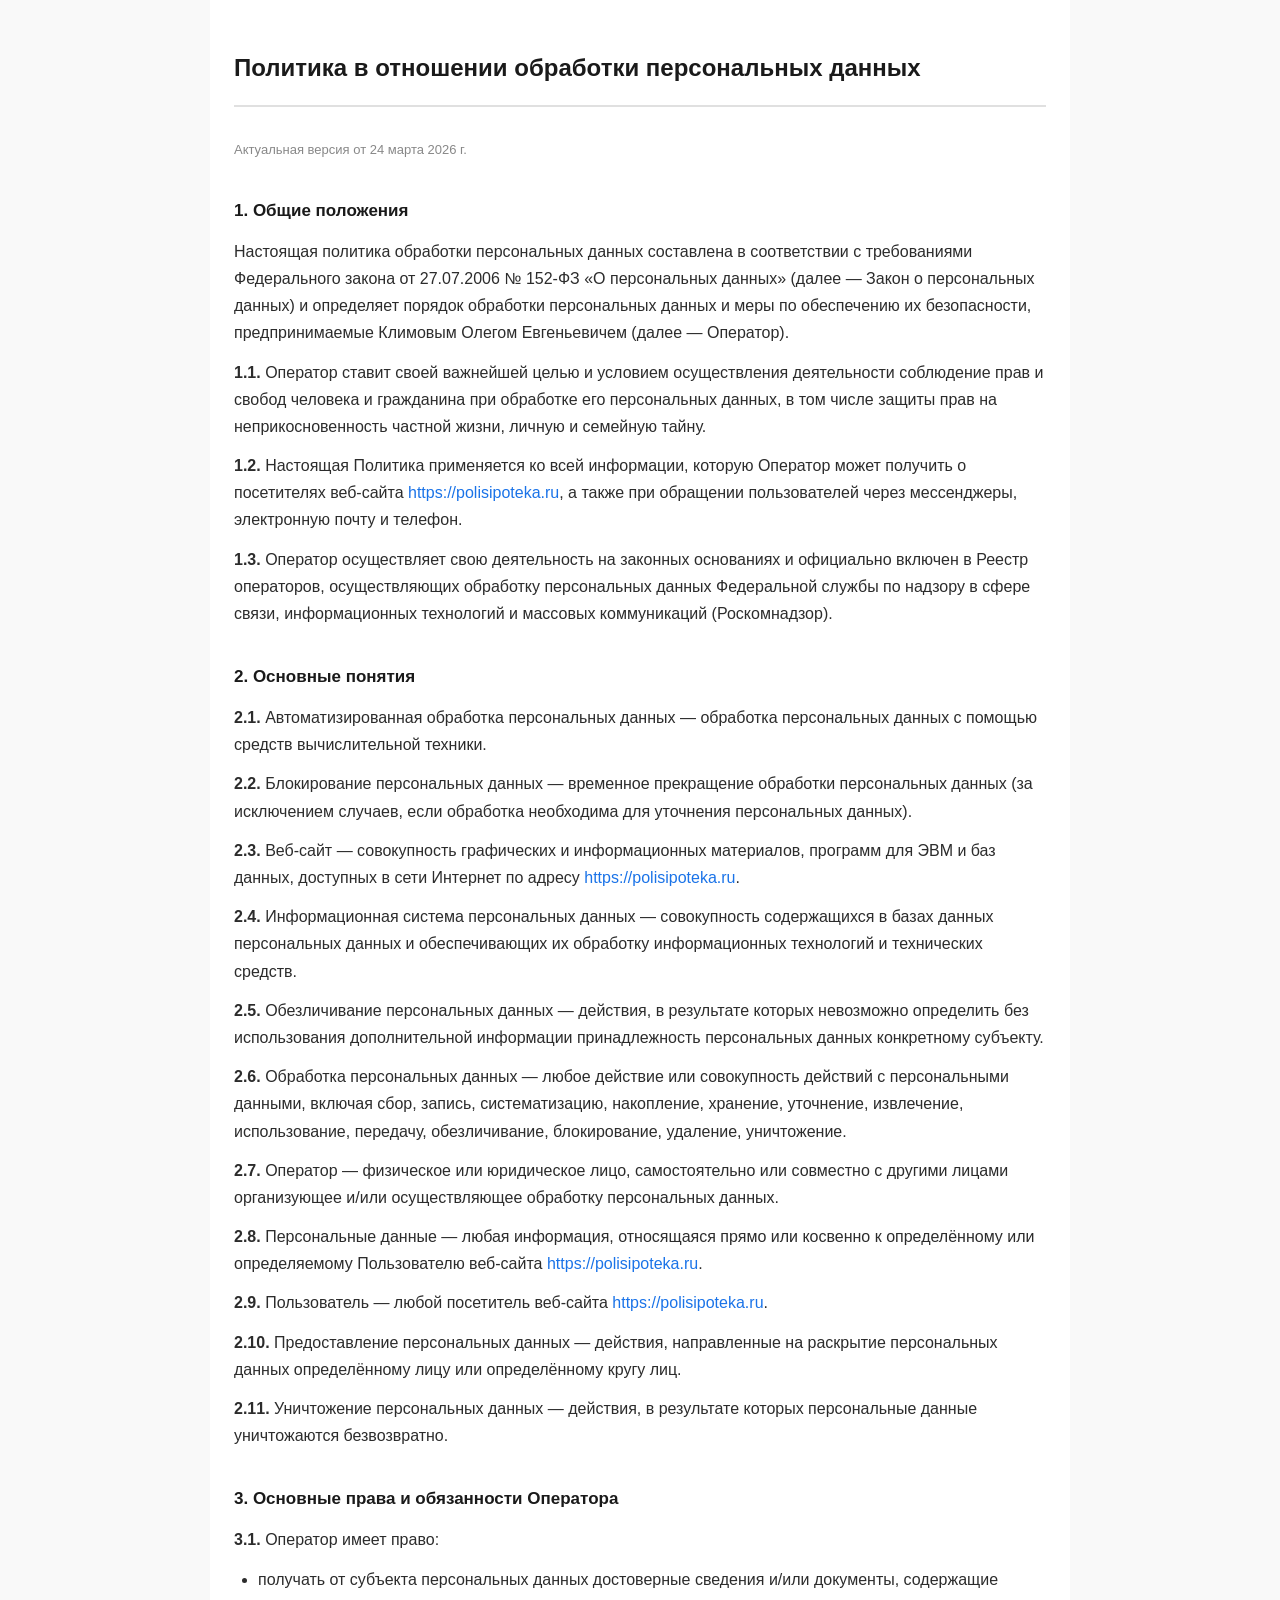
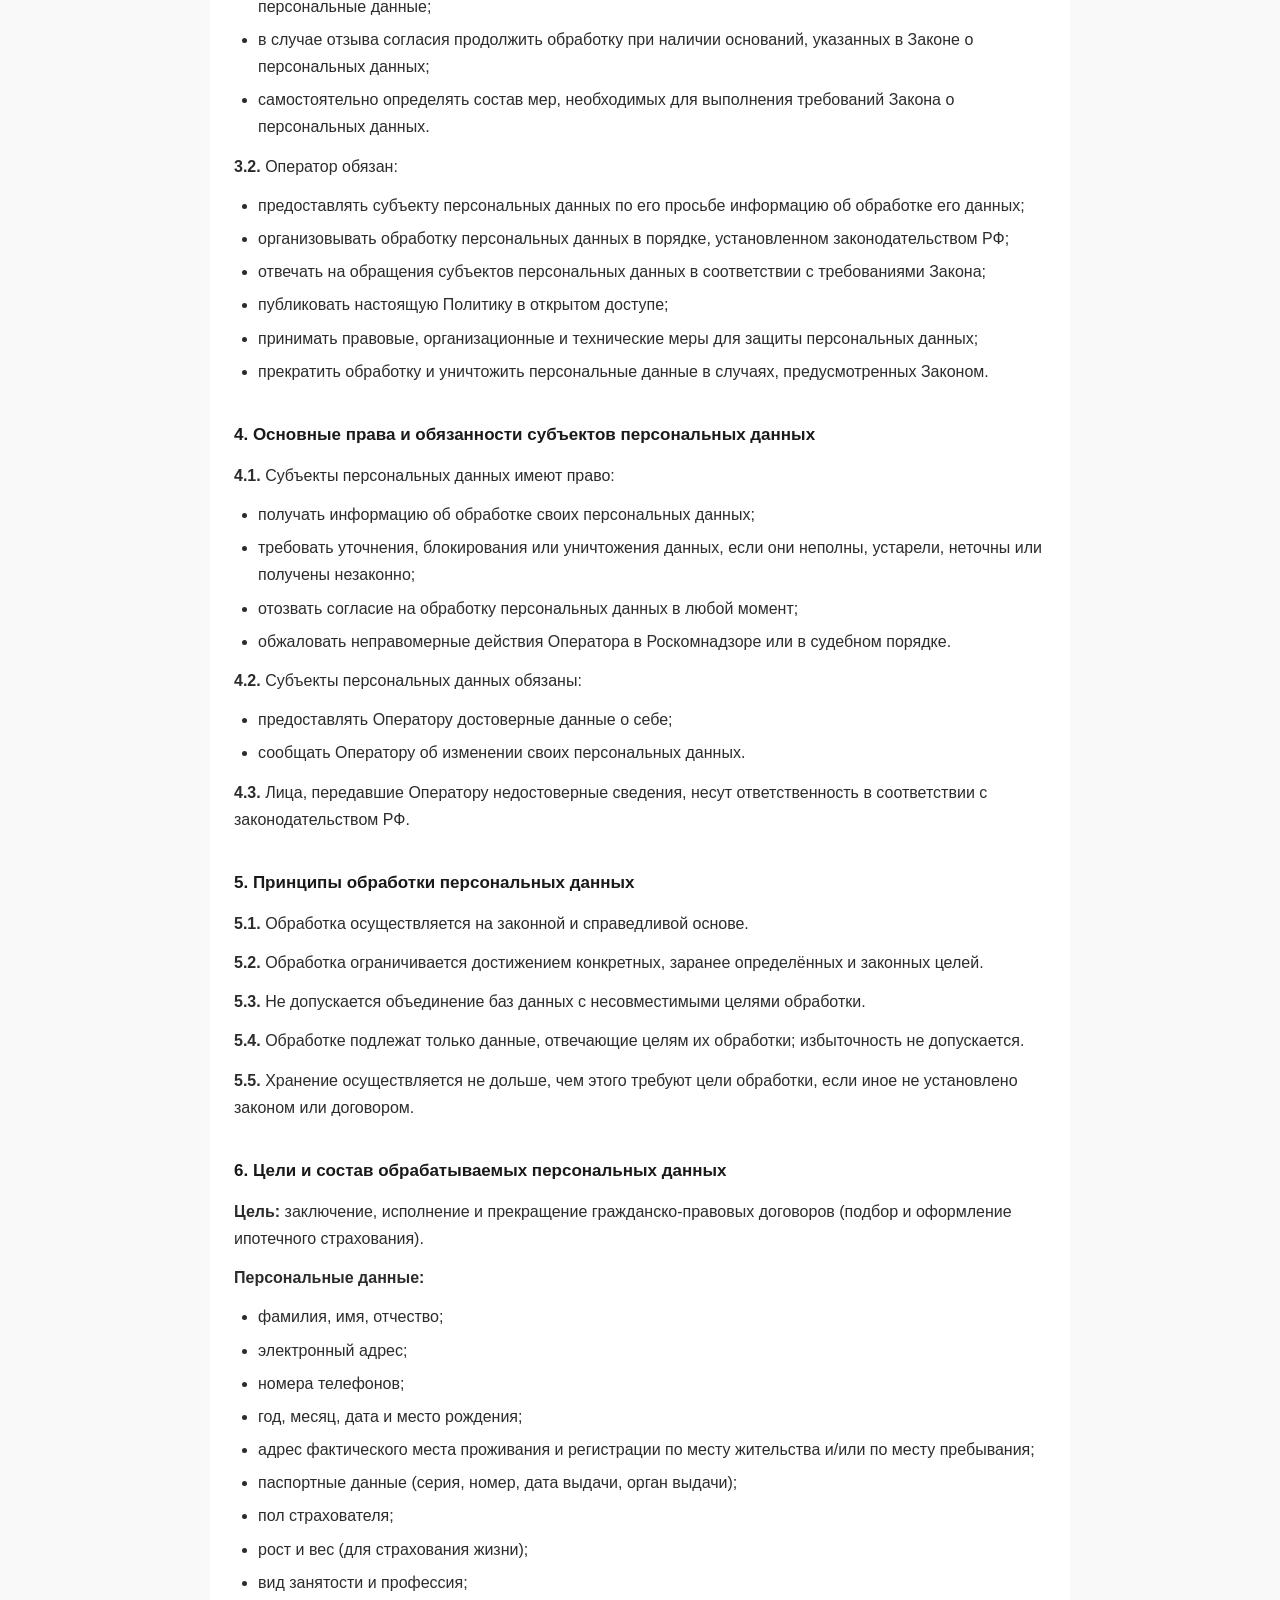
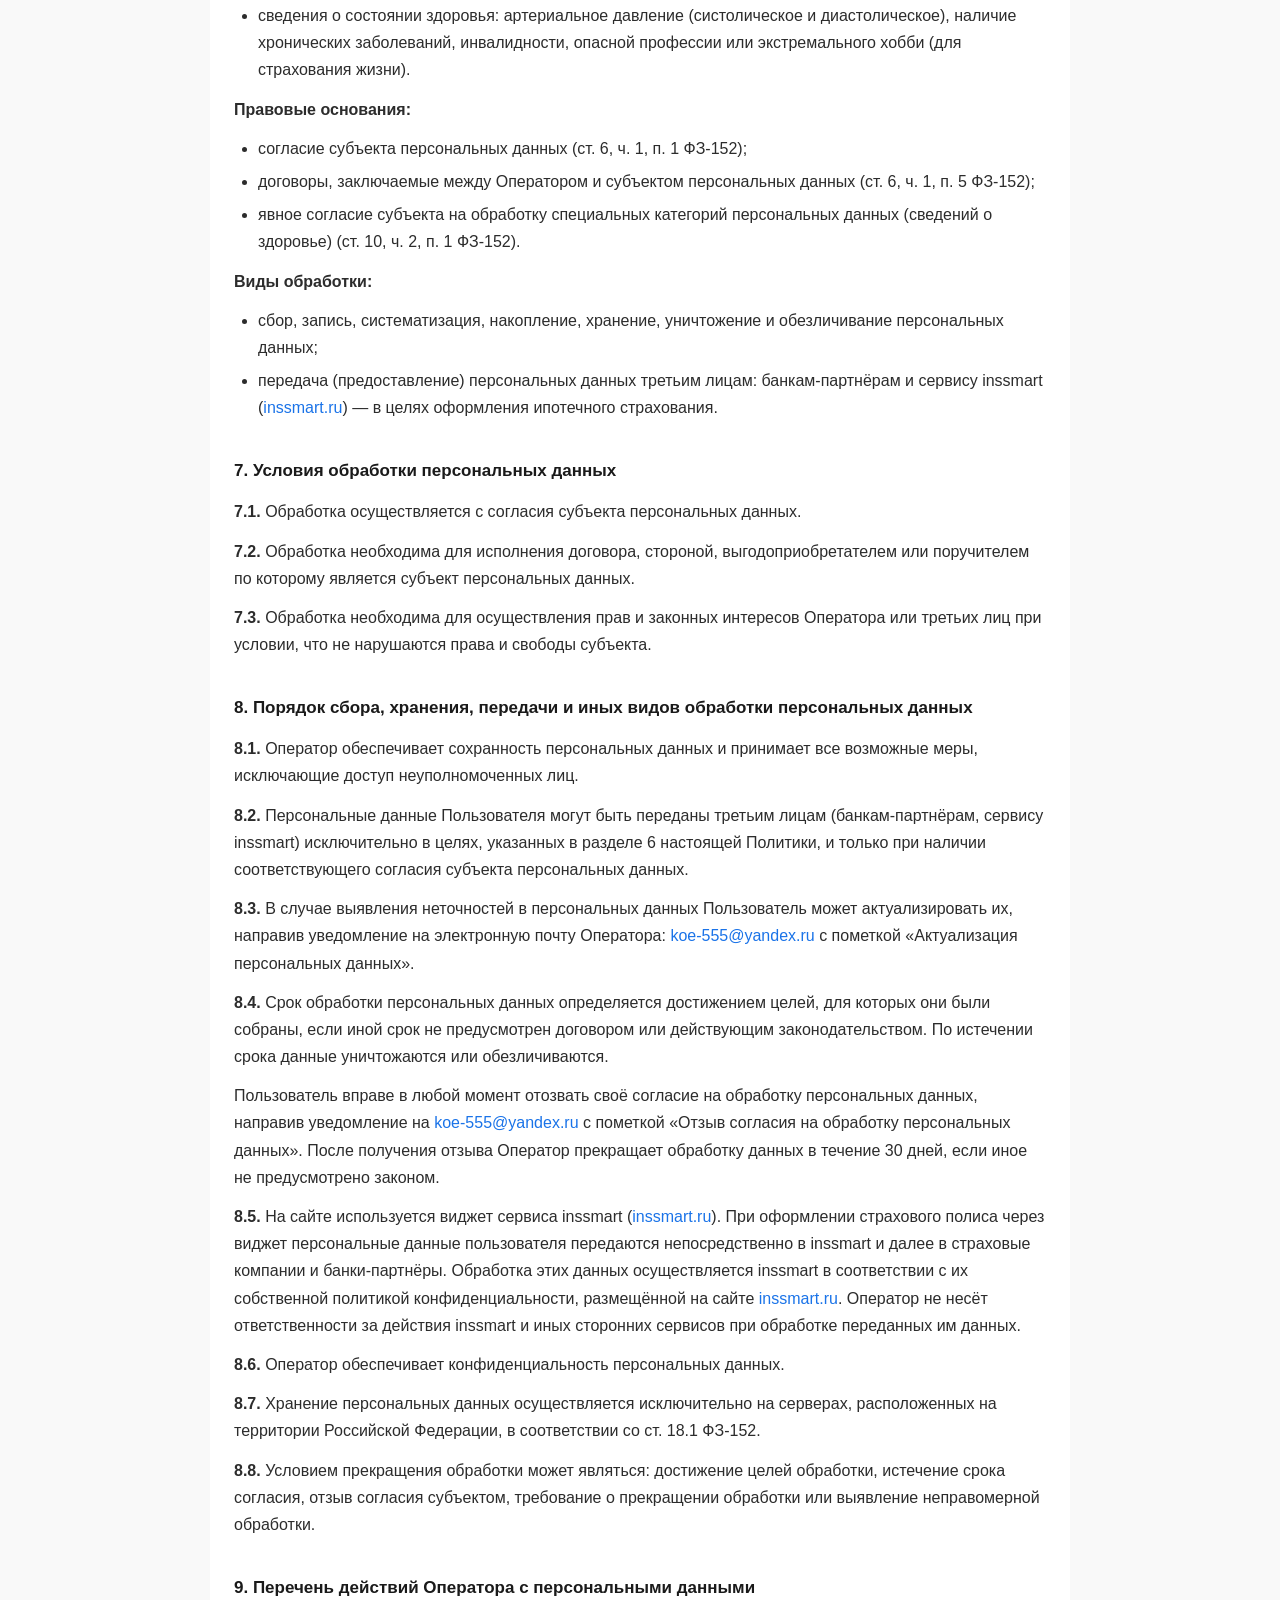
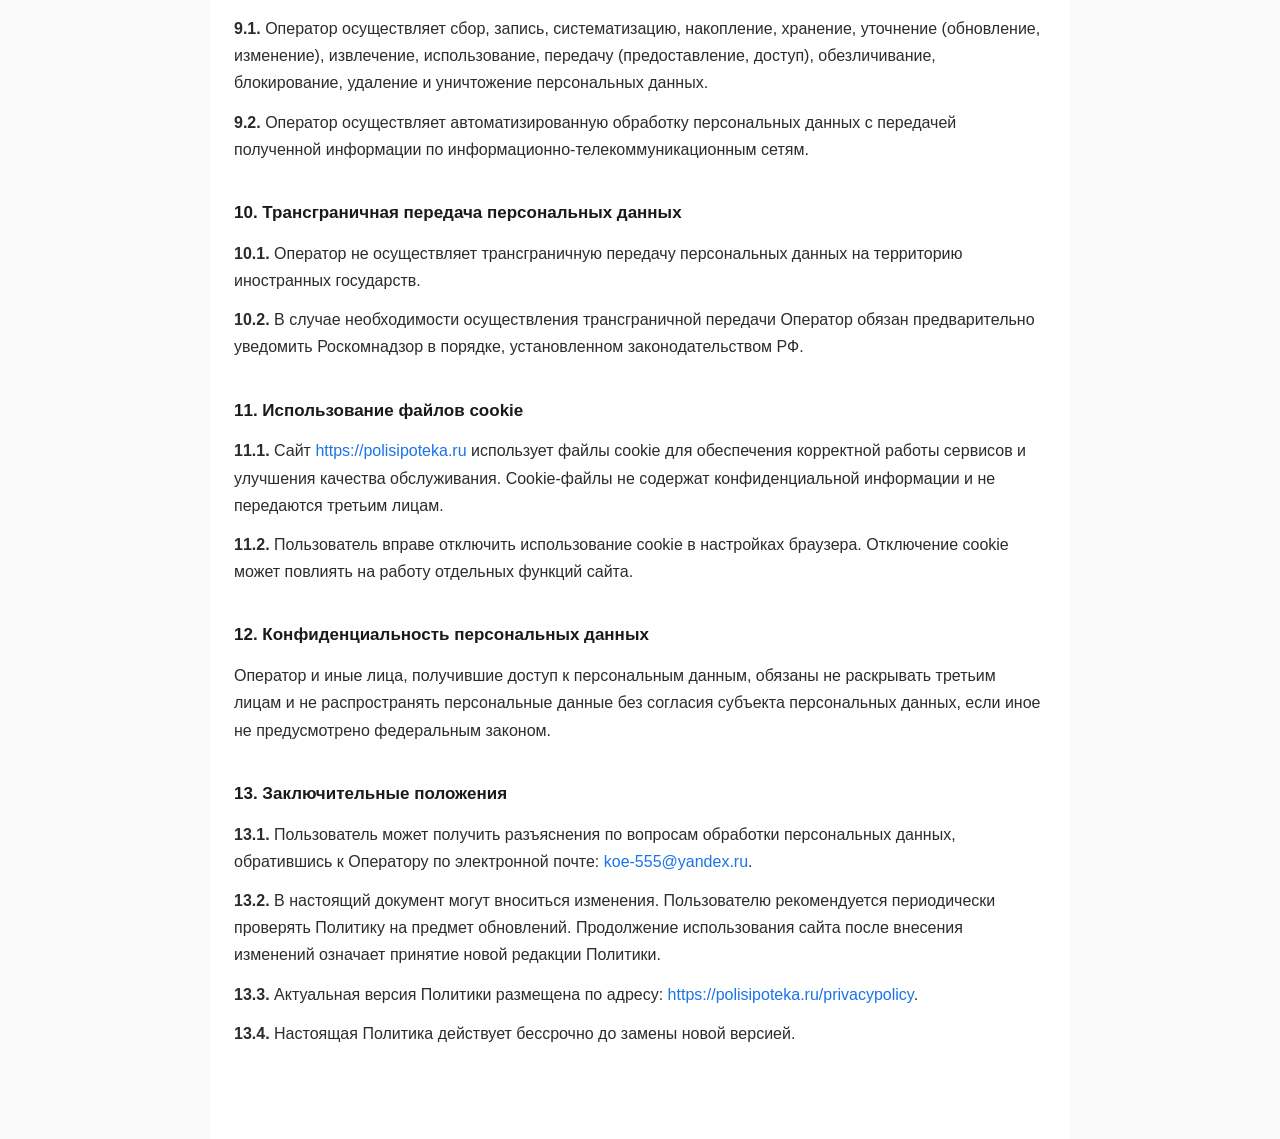
==== privacypolicy.html @ 2291a0af "Add files via upload" ====
<!DOCTYPE html>
<html lang="ru">
<head>
  <meta charset="UTF-8" />
  <meta name="viewport" content="width=device-width, initial-scale=1.0" />
  <title>Политика конфиденциальности — polisipoteka.ru</title>
  <style>
    * {
      box-sizing: border-box;
      margin: 0;
      padding: 0;
    }

    body {
      font-family: 'Segoe UI', Arial, sans-serif;
      font-size: 16px;
      line-height: 1.7;
      color: #2c2c2c;
      background: #f9f9f9;
    }

    .container {
      max-width: 860px;
      margin: 0 auto;
      padding: 48px 24px 80px;
      background: #fff;
    }

    h1 {
      font-size: 24px;
      font-weight: 700;
      margin-bottom: 32px;
      color: #1a1a1a;
      border-bottom: 2px solid #e0e0e0;
      padding-bottom: 16px;
    }

    h2 {
      font-size: 17px;
      font-weight: 700;
      margin-top: 36px;
      margin-bottom: 12px;
      color: #1a1a1a;
    }

    p {
      margin-bottom: 12px;
    }

    ul {
      margin: 8px 0 12px 24px;
    }

    ul li {
      margin-bottom: 6px;
    }

    a {
      color: #1a73e8;
      text-decoration: none;
    }

    a:hover {
      text-decoration: underline;
    }

    .updated {
      font-size: 13px;
      color: #888;
      margin-bottom: 32px;
    }
  </style>
</head>
<body>
  <div class="container">

    <h1>Политика в отношении обработки персональных данных</h1>
    <p class="updated">Актуальная версия от 24 марта 2026 г.</p>

    <h2>1. Общие положения</h2>
    <p>Настоящая политика обработки персональных данных составлена в соответствии с требованиями Федерального закона от 27.07.2006 № 152-ФЗ «О персональных данных» (далее — Закон о персональных данных) и определяет порядок обработки персональных данных и меры по обеспечению их безопасности, предпринимаемые Климовым Олегом Евгеньевичем (далее — Оператор).</p>
    <p><strong>1.1.</strong> Оператор ставит своей важнейшей целью и условием осуществления деятельности соблюдение прав и свобод человека и гражданина при обработке его персональных данных, в том числе защиты прав на неприкосновенность частной жизни, личную и семейную тайну.</p>
    <p><strong>1.2.</strong> Настоящая Политика применяется ко всей информации, которую Оператор может получить о посетителях веб-сайта <a href="https://polisipoteka.ru" target="_blank">https://polisipoteka.ru</a>, а также при обращении пользователей через мессенджеры, электронную почту и телефон.</p>
    <p><strong>1.3.</strong> Оператор осуществляет свою деятельность на законных основаниях и официально включен в Реестр операторов, осуществляющих обработку персональных данных Федеральной службы по надзору в сфере связи, информационных технологий и массовых коммуникаций (Роскомнадзор).</p>


    <h2>2. Основные понятия</h2>
    <p><strong>2.1.</strong> Автоматизированная обработка персональных данных — обработка персональных данных с помощью средств вычислительной техники.</p>
    <p><strong>2.2.</strong> Блокирование персональных данных — временное прекращение обработки персональных данных (за исключением случаев, если обработка необходима для уточнения персональных данных).</p>
    <p><strong>2.3.</strong> Веб-сайт — совокупность графических и информационных материалов, программ для ЭВМ и баз данных, доступных в сети Интернет по адресу <a href="https://polisipoteka.ru" target="_blank">https://polisipoteka.ru</a>.</p>
    <p><strong>2.4.</strong> Информационная система персональных данных — совокупность содержащихся в базах данных персональных данных и обеспечивающих их обработку информационных технологий и технических средств.</p>
    <p><strong>2.5.</strong> Обезличивание персональных данных — действия, в результате которых невозможно определить без использования дополнительной информации принадлежность персональных данных конкретному субъекту.</p>
    <p><strong>2.6.</strong> Обработка персональных данных — любое действие или совокупность действий с персональными данными, включая сбор, запись, систематизацию, накопление, хранение, уточнение, извлечение, использование, передачу, обезличивание, блокирование, удаление, уничтожение.</p>
    <p><strong>2.7.</strong> Оператор — физическое или юридическое лицо, самостоятельно или совместно с другими лицами организующее и/или осуществляющее обработку персональных данных.</p>
    <p><strong>2.8.</strong> Персональные данные — любая информация, относящаяся прямо или косвенно к определённому или определяемому Пользователю веб-сайта <a href="https://polisipoteka.ru" target="_blank">https://polisipoteka.ru</a>.</p>
    <p><strong>2.9.</strong> Пользователь — любой посетитель веб-сайта <a href="https://polisipoteka.ru" target="_blank">https://polisipoteka.ru</a>.</p>
    <p><strong>2.10.</strong> Предоставление персональных данных — действия, направленные на раскрытие персональных данных определённому лицу или определённому кругу лиц.</p>
    <p><strong>2.11.</strong> Уничтожение персональных данных — действия, в результате которых персональные данные уничтожаются безвозвратно.</p>

    <h2>3. Основные права и обязанности Оператора</h2>
    <p><strong>3.1.</strong> Оператор имеет право:</p>
    <ul>
      <li>получать от субъекта персональных данных достоверные сведения и/или документы, содержащие персональные данные;</li>
      <li>в случае отзыва согласия продолжить обработку при наличии оснований, указанных в Законе о персональных данных;</li>
      <li>самостоятельно определять состав мер, необходимых для выполнения требований Закона о персональных данных.</li>
    </ul>
    <p><strong>3.2.</strong> Оператор обязан:</p>
    <ul>
      <li>предоставлять субъекту персональных данных по его просьбе информацию об обработке его данных;</li>
      <li>организовывать обработку персональных данных в порядке, установленном законодательством РФ;</li>
      <li>отвечать на обращения субъектов персональных данных в соответствии с требованиями Закона;</li>
      <li>публиковать настоящую Политику в открытом доступе;</li>
      <li>принимать правовые, организационные и технические меры для защиты персональных данных;</li>
      <li>прекратить обработку и уничтожить персональные данные в случаях, предусмотренных Законом.</li>
    </ul>

    <h2>4. Основные права и обязанности субъектов персональных данных</h2>
    <p><strong>4.1.</strong> Субъекты персональных данных имеют право:</p>
    <ul>
      <li>получать информацию об обработке своих персональных данных;</li>
      <li>требовать уточнения, блокирования или уничтожения данных, если они неполны, устарели, неточны или получены незаконно;</li>
      <li>отозвать согласие на обработку персональных данных в любой момент;</li>
      <li>обжаловать неправомерные действия Оператора в Роскомнадзоре или в судебном порядке.</li>
    </ul>
    <p><strong>4.2.</strong> Субъекты персональных данных обязаны:</p>
    <ul>
      <li>предоставлять Оператору достоверные данные о себе;</li>
      <li>сообщать Оператору об изменении своих персональных данных.</li>
    </ul>
    <p><strong>4.3.</strong> Лица, передавшие Оператору недостоверные сведения, несут ответственность в соответствии с законодательством РФ.</p>

    <h2>5. Принципы обработки персональных данных</h2>
    <p><strong>5.1.</strong> Обработка осуществляется на законной и справедливой основе.</p>
    <p><strong>5.2.</strong> Обработка ограничивается достижением конкретных, заранее определённых и законных целей.</p>
    <p><strong>5.3.</strong> Не допускается объединение баз данных с несовместимыми целями обработки.</p>
    <p><strong>5.4.</strong> Обработке подлежат только данные, отвечающие целям их обработки; избыточность не допускается.</p>
    <p><strong>5.5.</strong> Хранение осуществляется не дольше, чем этого требуют цели обработки, если иное не установлено законом или договором.</p>

    <h2>6. Цели и состав обрабатываемых персональных данных</h2>
    <p><strong>Цель:</strong> заключение, исполнение и прекращение гражданско-правовых договоров (подбор и оформление ипотечного страхования).</p>
    <p><strong>Персональные данные:</strong></p>
    <ul>
      <li>фамилия, имя, отчество;</li>
      <li>электронный адрес;</li>
      <li>номера телефонов;</li>
      <li>год, месяц, дата и место рождения;</li>
      <li>адрес фактического места проживания и регистрации по месту жительства и/или по месту пребывания;</li>
      <li>паспортные данные (серия, номер, дата выдачи, орган выдачи);</li>
      <li>пол страхователя;</li>
      <li>рост и вес (для страхования жизни);</li>
      <li>вид занятости и профессия;</li>
      <li>сведения о состоянии здоровья: артериальное давление (систолическое и диастолическое), наличие хронических заболеваний, инвалидности, опасной профессии или экстремального хобби (для страхования жизни).</li>
    </ul>
    <p><strong>Правовые основания:</strong></p>
    <ul>
      <li>согласие субъекта персональных данных (ст. 6, ч. 1, п. 1 ФЗ-152);</li>
      <li>договоры, заключаемые между Оператором и субъектом персональных данных (ст. 6, ч. 1, п. 5 ФЗ-152);</li>
      <li>явное согласие субъекта на обработку специальных категорий персональных данных (сведений о здоровье) (ст. 10, ч. 2, п. 1 ФЗ-152).</li>
    </ul>
    <p><strong>Виды обработки:</strong></p>
    <ul>
      <li>сбор, запись, систематизация, накопление, хранение, уничтожение и обезличивание персональных данных;</li>
      <li>передача (предоставление) персональных данных третьим лицам: банкам-партнёрам и сервису inssmart (<a href="https://inssmart.ru" target="_blank">inssmart.ru</a>) — в целях оформления ипотечного страхования.</li>
    </ul>

    <h2>7. Условия обработки персональных данных</h2>
    <p><strong>7.1.</strong> Обработка осуществляется с согласия субъекта персональных данных.</p>
    <p><strong>7.2.</strong> Обработка необходима для исполнения договора, стороной, выгодоприобретателем или поручителем по которому является субъект персональных данных.</p>
    <p><strong>7.3.</strong> Обработка необходима для осуществления прав и законных интересов Оператора или третьих лиц при условии, что не нарушаются права и свободы субъекта.</p>

    <h2>8. Порядок сбора, хранения, передачи и иных видов обработки персональных данных</h2>
    <p><strong>8.1.</strong> Оператор обеспечивает сохранность персональных данных и принимает все возможные меры, исключающие доступ неуполномоченных лиц.</p>
    <p><strong>8.2.</strong> Персональные данные Пользователя могут быть переданы третьим лицам (банкам-партнёрам, сервису inssmart) исключительно в целях, указанных в разделе 6 настоящей Политики, и только при наличии соответствующего согласия субъекта персональных данных.</p>
    <p><strong>8.3.</strong> В случае выявления неточностей в персональных данных Пользователь может актуализировать их, направив уведомление на электронную почту Оператора: <a href="mailto:koe-555@yandex.ru">koe-555@yandex.ru</a> с пометкой «Актуализация персональных данных».</p>
    <p><strong>8.4.</strong> Срок обработки персональных данных определяется достижением целей, для которых они были собраны, если иной срок не предусмотрен договором или действующим законодательством. По истечении срока данные уничтожаются или обезличиваются.</p>
    <p>Пользователь вправе в любой момент отозвать своё согласие на обработку персональных данных, направив уведомление на <a href="mailto:koe-555@yandex.ru">koe-555@yandex.ru</a> с пометкой «Отзыв согласия на обработку персональных данных». После получения отзыва Оператор прекращает обработку данных в течение 30 дней, если иное не предусмотрено законом.</p>
    <p><strong>8.5.</strong> На сайте используется виджет сервиса inssmart (<a href="https://inssmart.ru" target="_blank">inssmart.ru</a>). При оформлении страхового полиса через виджет персональные данные пользователя передаются непосредственно в inssmart и далее в страховые компании и банки-партнёры. Обработка этих данных осуществляется inssmart в соответствии с их собственной политикой конфиденциальности, размещённой на сайте <a href="https://inssmart.ru" target="_blank">inssmart.ru</a>. Оператор не несёт ответственности за действия inssmart и иных сторонних сервисов при обработке переданных им данных.</p>
    <p><strong>8.6.</strong> Оператор обеспечивает конфиденциальность персональных данных.</p>
    <p><strong>8.7.</strong> Хранение персональных данных осуществляется исключительно на серверах, расположенных на территории Российской Федерации, в соответствии со ст. 18.1 ФЗ-152.</p>
    <p><strong>8.8.</strong> Условием прекращения обработки может являться: достижение целей обработки, истечение срока согласия, отзыв согласия субъектом, требование о прекращении обработки или выявление неправомерной обработки.</p>

    <h2>9. Перечень действий Оператора с персональными данными</h2>
    <p><strong>9.1.</strong> Оператор осуществляет сбор, запись, систематизацию, накопление, хранение, уточнение (обновление, изменение), извлечение, использование, передачу (предоставление, доступ), обезличивание, блокирование, удаление и уничтожение персональных данных.</p>
    <p><strong>9.2.</strong> Оператор осуществляет автоматизированную обработку персональных данных с передачей полученной информации по информационно-телекоммуникационным сетям.</p>

    <h2>10. Трансграничная передача персональных данных</h2>
    <p><strong>10.1.</strong> Оператор не осуществляет трансграничную передачу персональных данных на территорию иностранных государств.</p>
    <p><strong>10.2.</strong> В случае необходимости осуществления трансграничной передачи Оператор обязан предварительно уведомить Роскомнадзор в порядке, установленном законодательством РФ.</p>

    <h2>11. Использование файлов cookie</h2>
    <p><strong>11.1.</strong> Сайт <a href="https://polisipoteka.ru" target="_blank">https://polisipoteka.ru</a> использует файлы cookie для обеспечения корректной работы сервисов и улучшения качества обслуживания. Cookie-файлы не содержат конфиденциальной информации и не передаются третьим лицам.</p>
    <p><strong>11.2.</strong> Пользователь вправе отключить использование cookie в настройках браузера. Отключение cookie может повлиять на работу отдельных функций сайта.</p>

    <h2>12. Конфиденциальность персональных данных</h2>
    <p>Оператор и иные лица, получившие доступ к персональным данным, обязаны не раскрывать третьим лицам и не распространять персональные данные без согласия субъекта персональных данных, если иное не предусмотрено федеральным законом.</p>

    <h2>13. Заключительные положения</h2>
    <p><strong>13.1.</strong> Пользователь может получить разъяснения по вопросам обработки персональных данных, обратившись к Оператору по электронной почте: <a href="mailto:koe-555@yandex.ru">koe-555@yandex.ru</a>.</p>
    <p><strong>13.2.</strong> В настоящий документ могут вноситься изменения. Пользователю рекомендуется периодически проверять Политику на предмет обновлений. Продолжение использования сайта после внесения изменений означает принятие новой редакции Политики.</p>
    <p><strong>13.3.</strong> Актуальная версия Политики размещена по адресу: <a href="https://polisipoteka.ru/privacypolicy">https://polisipoteka.ru/privacypolicy</a>.</p>
    <p><strong>13.4.</strong> Настоящая Политика действует бессрочно до замены новой версией.</p>

  </div>
</body>
</html>
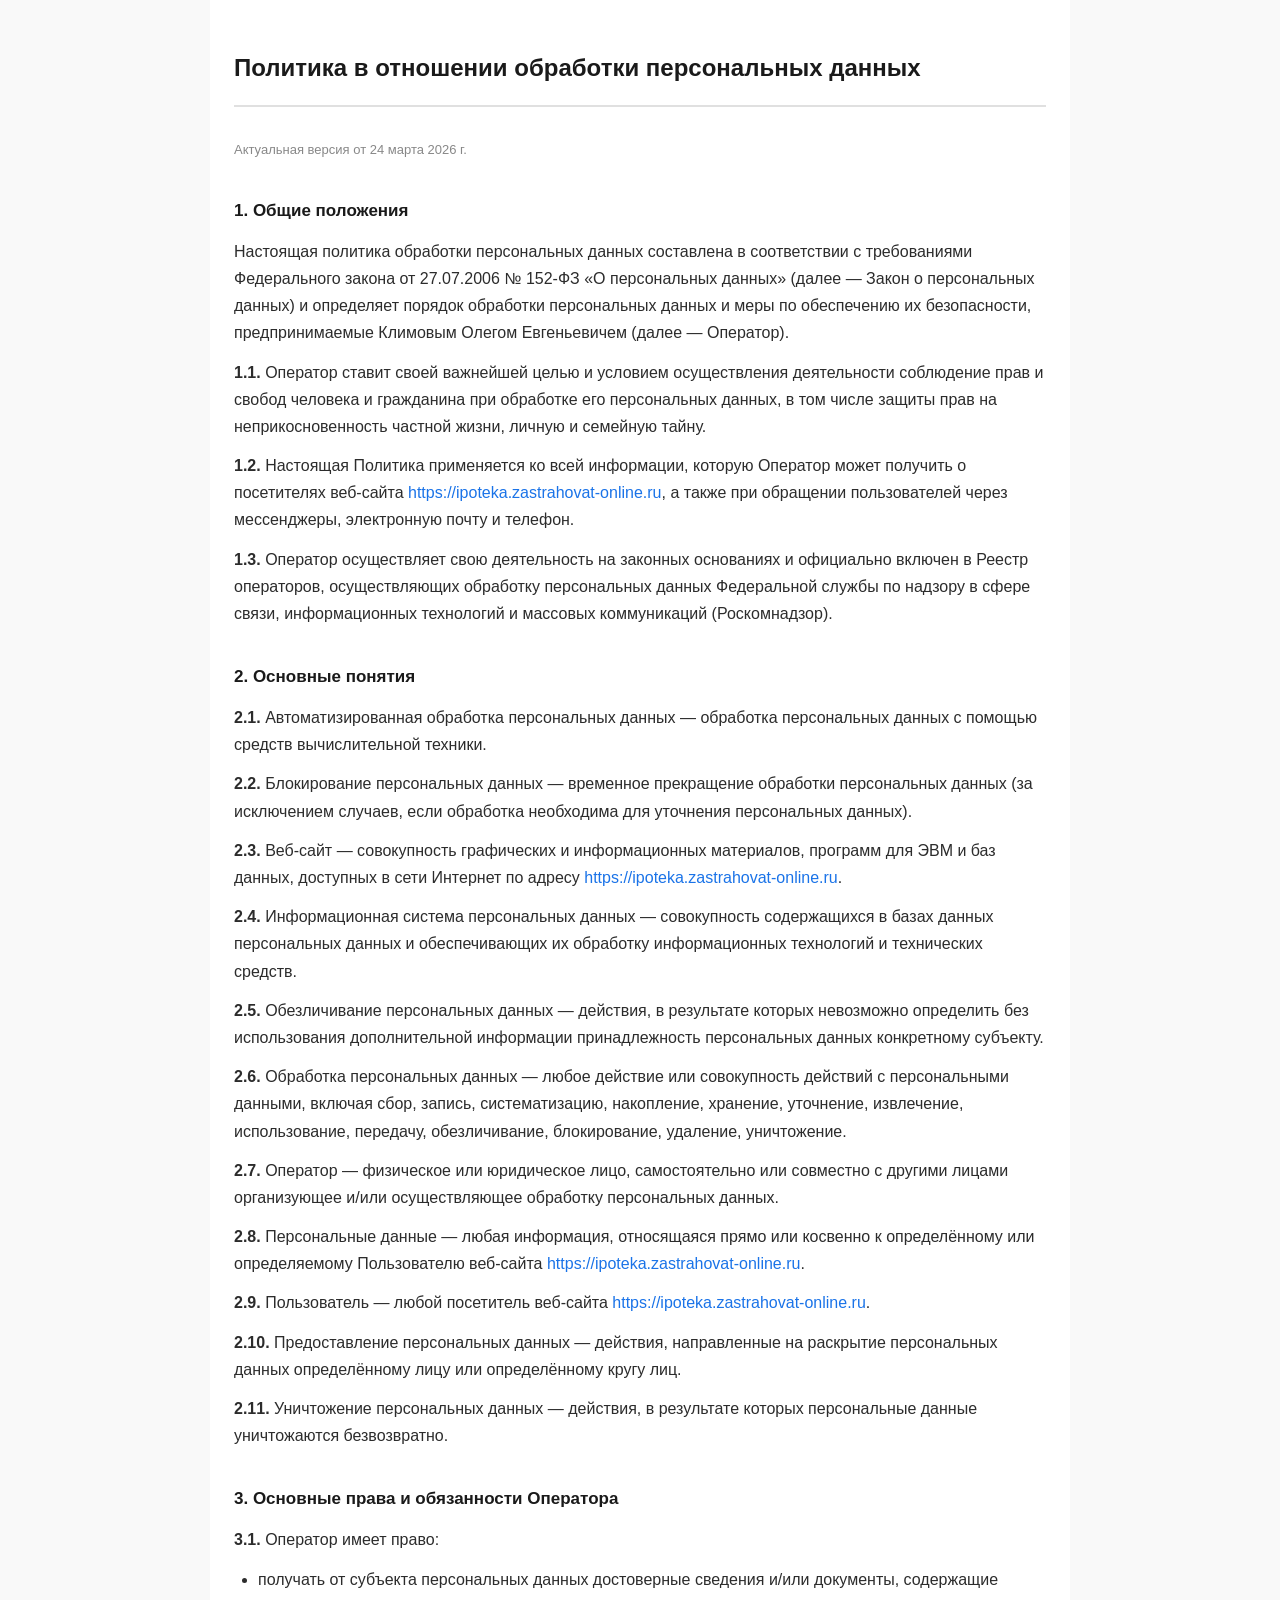
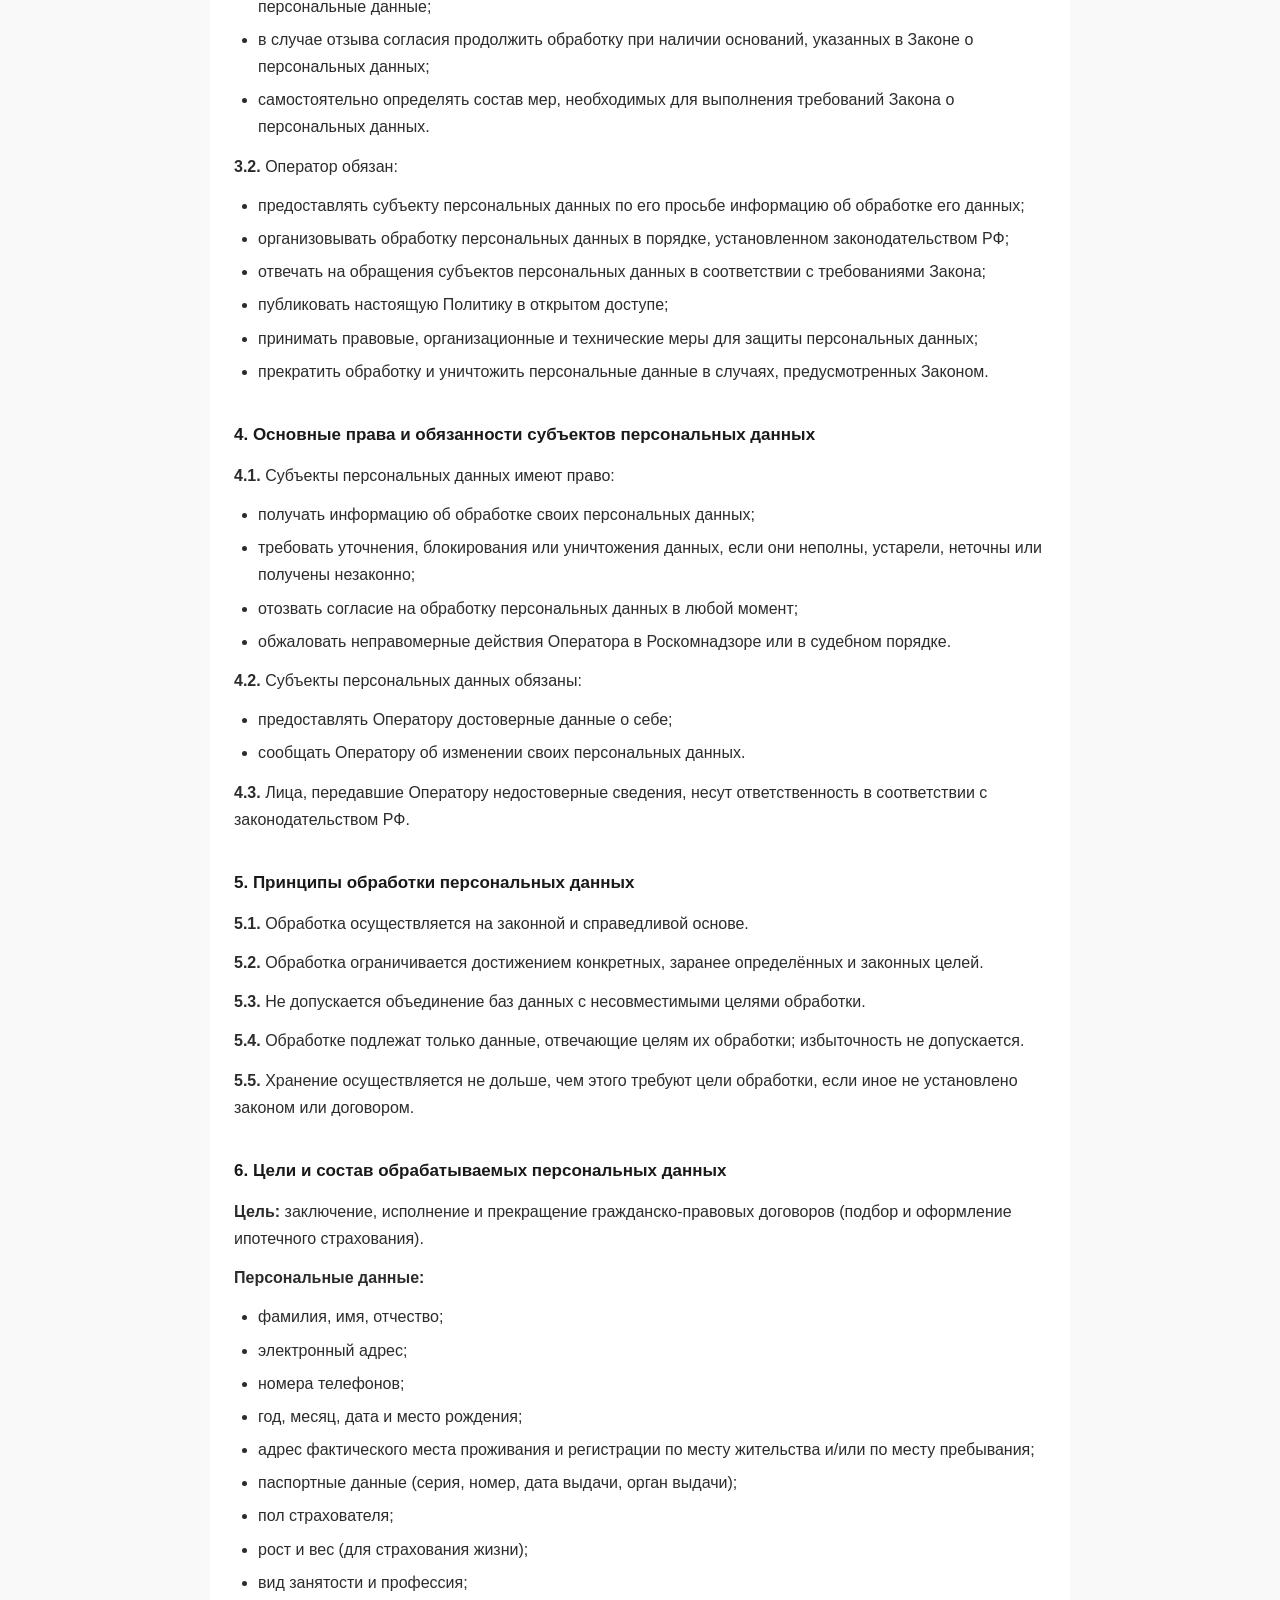
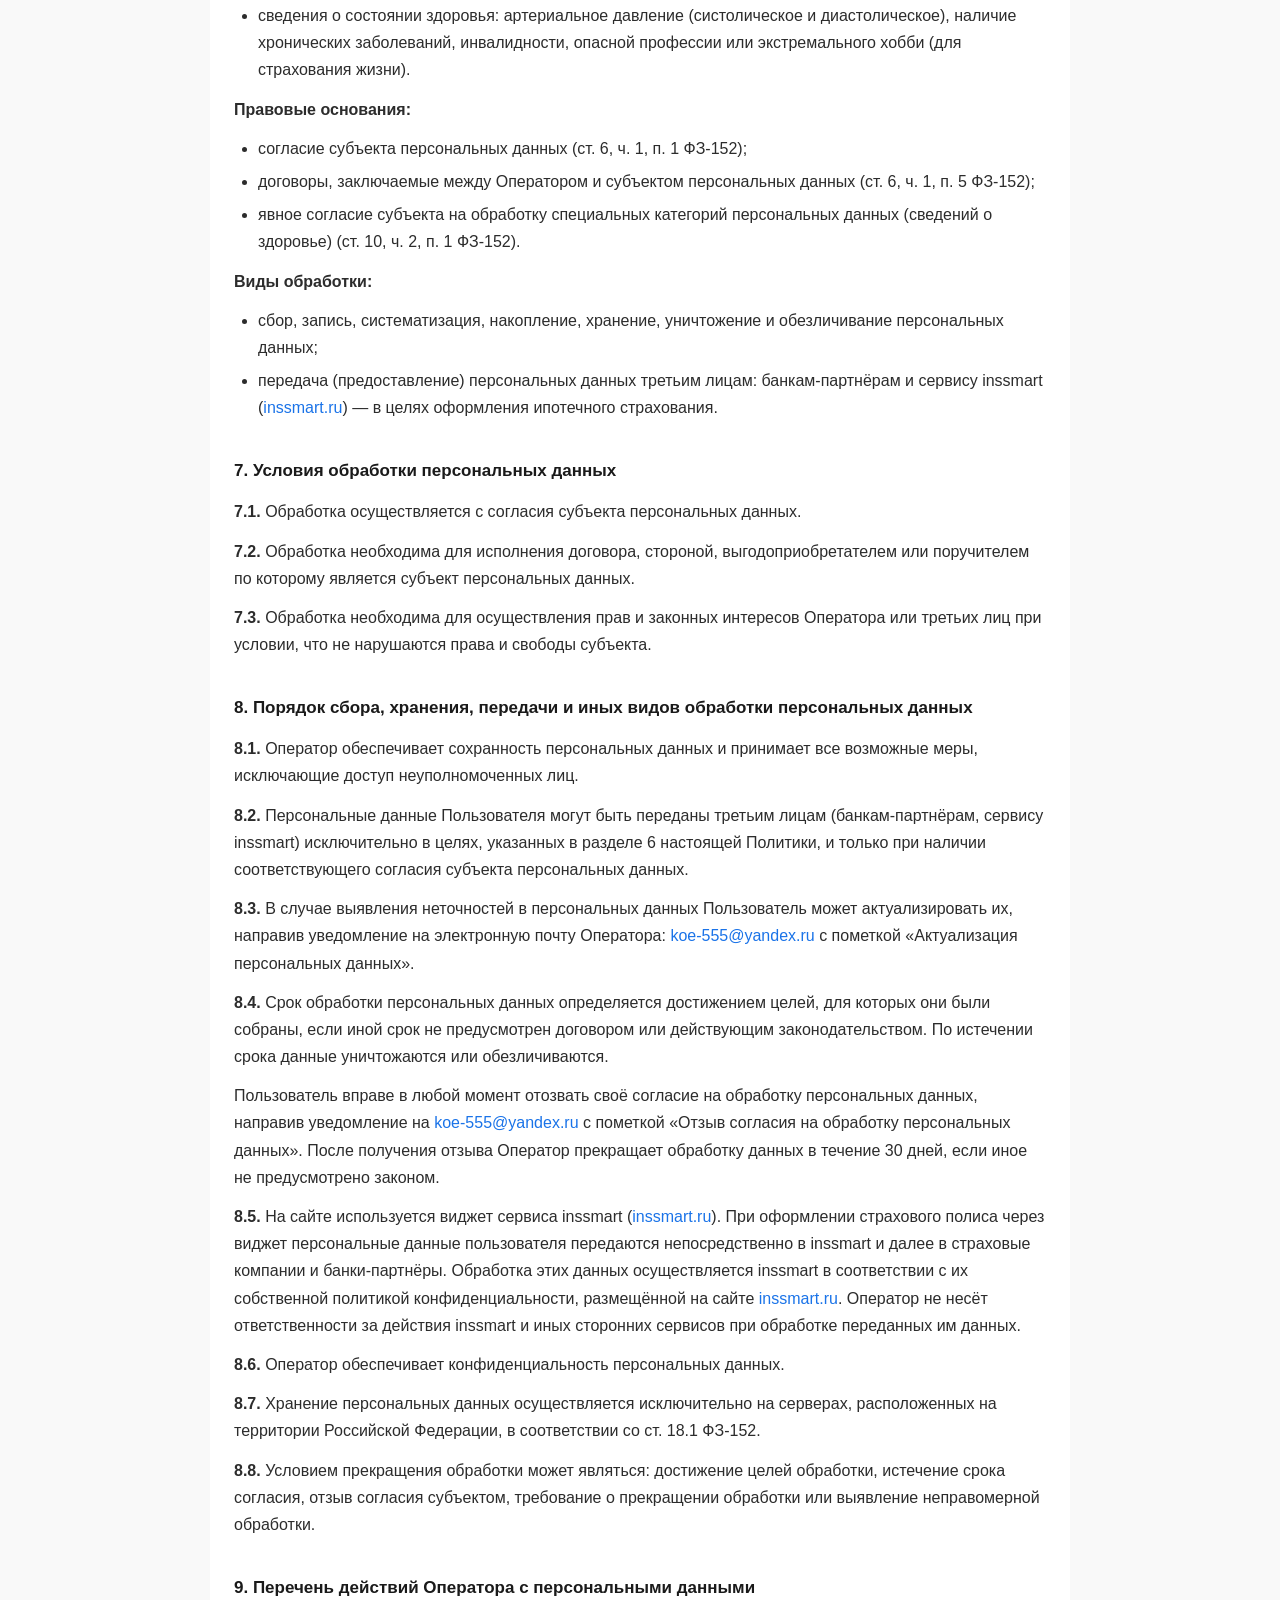
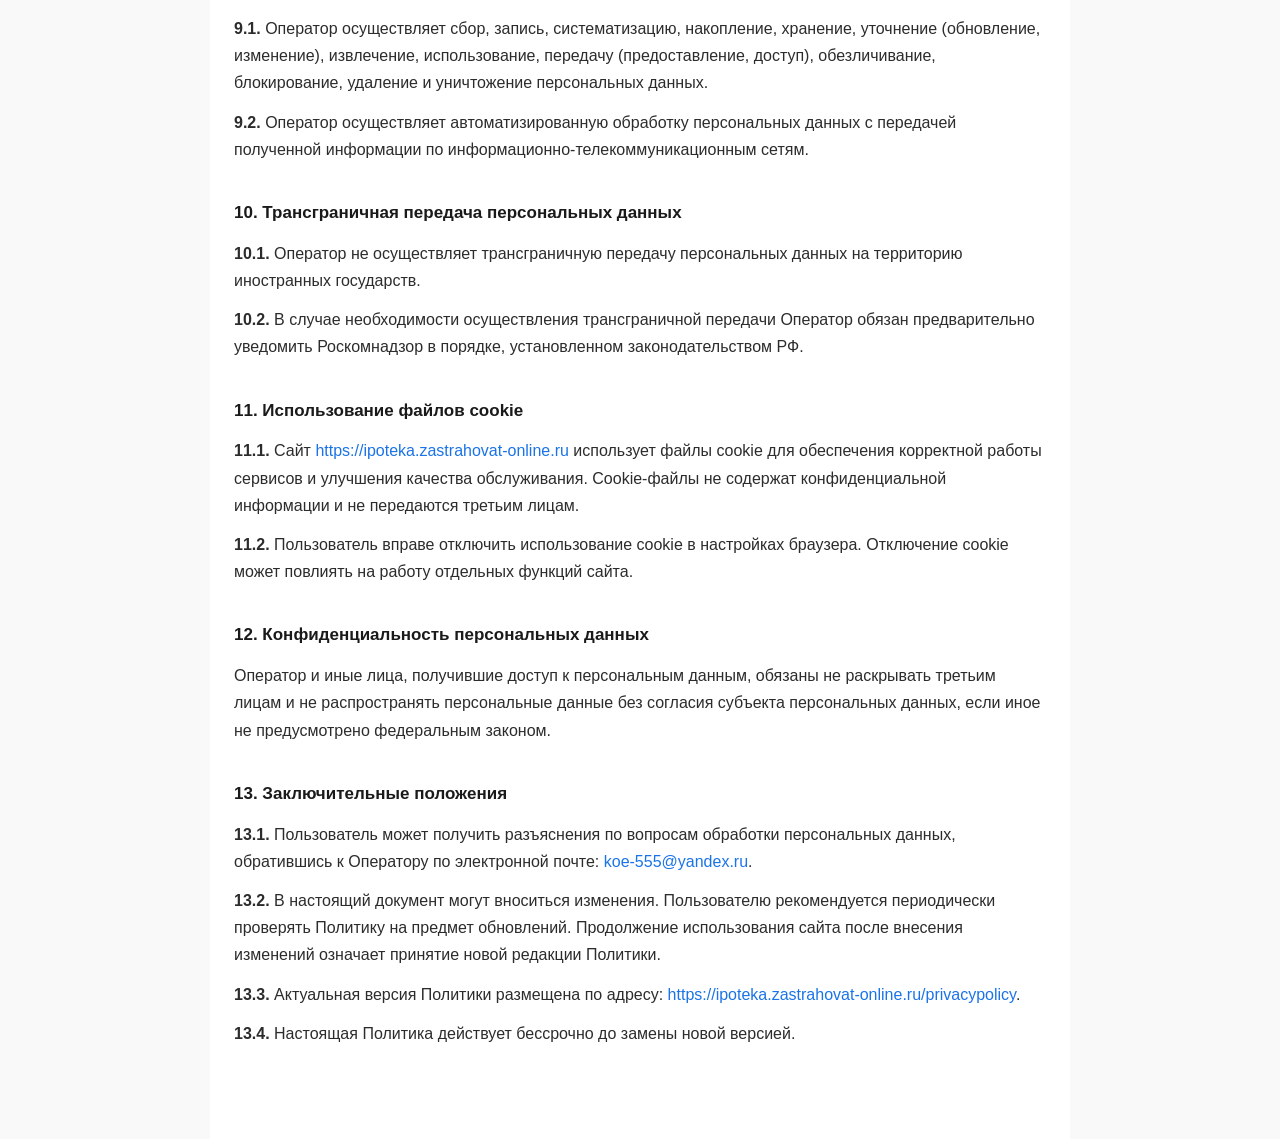
==== commit a4e0b734: "Add files via upload" ====
--- a/privacypolicy.html
+++ b/privacypolicy.html
@@ -3,7 +3,7 @@
 <head>
   <meta charset="UTF-8" />
   <meta name="viewport" content="width=device-width, initial-scale=1.0" />
-  <title>Политика конфиденциальности — polisipoteka.ru</title>
+  <title>Политика конфиденциальности — ipoteka.zastrahovat-online.ru</title>
   <style>
     * {
       box-sizing: border-box;
@@ -80,20 +80,20 @@
     <h2>1. Общие положения</h2>
     <p>Настоящая политика обработки персональных данных составлена в соответствии с требованиями Федерального закона от 27.07.2006 № 152-ФЗ «О персональных данных» (далее — Закон о персональных данных) и определяет порядок обработки персональных данных и меры по обеспечению их безопасности, предпринимаемые Климовым Олегом Евгеньевичем (далее — Оператор).</p>
     <p><strong>1.1.</strong> Оператор ставит своей важнейшей целью и условием осуществления деятельности соблюдение прав и свобод человека и гражданина при обработке его персональных данных, в том числе защиты прав на неприкосновенность частной жизни, личную и семейную тайну.</p>
-    <p><strong>1.2.</strong> Настоящая Политика применяется ко всей информации, которую Оператор может получить о посетителях веб-сайта <a href="https://polisipoteka.ru" target="_blank">https://polisipoteka.ru</a>, а также при обращении пользователей через мессенджеры, электронную почту и телефон.</p>
+    <p><strong>1.2.</strong> Настоящая Политика применяется ко всей информации, которую Оператор может получить о посетителях веб-сайта <a href="https://ipoteka.zastrahovat-online.ru" target="_blank">https://ipoteka.zastrahovat-online.ru</a>, а также при обращении пользователей через мессенджеры, электронную почту и телефон.</p>
     <p><strong>1.3.</strong> Оператор осуществляет свою деятельность на законных основаниях и официально включен в Реестр операторов, осуществляющих обработку персональных данных Федеральной службы по надзору в сфере связи, информационных технологий и массовых коммуникаций (Роскомнадзор).</p>
 
 
     <h2>2. Основные понятия</h2>
     <p><strong>2.1.</strong> Автоматизированная обработка персональных данных — обработка персональных данных с помощью средств вычислительной техники.</p>
     <p><strong>2.2.</strong> Блокирование персональных данных — временное прекращение обработки персональных данных (за исключением случаев, если обработка необходима для уточнения персональных данных).</p>
-    <p><strong>2.3.</strong> Веб-сайт — совокупность графических и информационных материалов, программ для ЭВМ и баз данных, доступных в сети Интернет по адресу <a href="https://polisipoteka.ru" target="_blank">https://polisipoteka.ru</a>.</p>
+    <p><strong>2.3.</strong> Веб-сайт — совокупность графических и информационных материалов, программ для ЭВМ и баз данных, доступных в сети Интернет по адресу <a href="https://ipoteka.zastrahovat-online.ru" target="_blank">https://ipoteka.zastrahovat-online.ru</a>.</p>
     <p><strong>2.4.</strong> Информационная система персональных данных — совокупность содержащихся в базах данных персональных данных и обеспечивающих их обработку информационных технологий и технических средств.</p>
     <p><strong>2.5.</strong> Обезличивание персональных данных — действия, в результате которых невозможно определить без использования дополнительной информации принадлежность персональных данных конкретному субъекту.</p>
     <p><strong>2.6.</strong> Обработка персональных данных — любое действие или совокупность действий с персональными данными, включая сбор, запись, систематизацию, накопление, хранение, уточнение, извлечение, использование, передачу, обезличивание, блокирование, удаление, уничтожение.</p>
     <p><strong>2.7.</strong> Оператор — физическое или юридическое лицо, самостоятельно или совместно с другими лицами организующее и/или осуществляющее обработку персональных данных.</p>
-    <p><strong>2.8.</strong> Персональные данные — любая информация, относящаяся прямо или косвенно к определённому или определяемому Пользователю веб-сайта <a href="https://polisipoteka.ru" target="_blank">https://polisipoteka.ru</a>.</p>
-    <p><strong>2.9.</strong> Пользователь — любой посетитель веб-сайта <a href="https://polisipoteka.ru" target="_blank">https://polisipoteka.ru</a>.</p>
+    <p><strong>2.8.</strong> Персональные данные — любая информация, относящаяся прямо или косвенно к определённому или определяемому Пользователю веб-сайта <a href="https://ipoteka.zastrahovat-online.ru" target="_blank">https://ipoteka.zastrahovat-online.ru</a>.</p>
+    <p><strong>2.9.</strong> Пользователь — любой посетитель веб-сайта <a href="https://ipoteka.zastrahovat-online.ru" target="_blank">https://ipoteka.zastrahovat-online.ru</a>.</p>
     <p><strong>2.10.</strong> Предоставление персональных данных — действия, направленные на раскрытие персональных данных определённому лицу или определённому кругу лиц.</p>
     <p><strong>2.11.</strong> Уничтожение персональных данных — действия, в результате которых персональные данные уничтожаются безвозвратно.</p>
 
@@ -188,7 +188,7 @@
     <p><strong>10.2.</strong> В случае необходимости осуществления трансграничной передачи Оператор обязан предварительно уведомить Роскомнадзор в порядке, установленном законодательством РФ.</p>
 
     <h2>11. Использование файлов cookie</h2>
-    <p><strong>11.1.</strong> Сайт <a href="https://polisipoteka.ru" target="_blank">https://polisipoteka.ru</a> использует файлы cookie для обеспечения корректной работы сервисов и улучшения качества обслуживания. Cookie-файлы не содержат конфиденциальной информации и не передаются третьим лицам.</p>
+    <p><strong>11.1.</strong> Сайт <a href="https://ipoteka.zastrahovat-online.ru" target="_blank">https://ipoteka.zastrahovat-online.ru</a> использует файлы cookie для обеспечения корректной работы сервисов и улучшения качества обслуживания. Cookie-файлы не содержат конфиденциальной информации и не передаются третьим лицам.</p>
     <p><strong>11.2.</strong> Пользователь вправе отключить использование cookie в настройках браузера. Отключение cookie может повлиять на работу отдельных функций сайта.</p>
 
     <h2>12. Конфиденциальность персональных данных</h2>
@@ -197,7 +197,7 @@
     <h2>13. Заключительные положения</h2>
     <p><strong>13.1.</strong> Пользователь может получить разъяснения по вопросам обработки персональных данных, обратившись к Оператору по электронной почте: <a href="mailto:koe-555@yandex.ru">koe-555@yandex.ru</a>.</p>
     <p><strong>13.2.</strong> В настоящий документ могут вноситься изменения. Пользователю рекомендуется периодически проверять Политику на предмет обновлений. Продолжение использования сайта после внесения изменений означает принятие новой редакции Политики.</p>
-    <p><strong>13.3.</strong> Актуальная версия Политики размещена по адресу: <a href="https://polisipoteka.ru/privacypolicy">https://polisipoteka.ru/privacypolicy</a>.</p>
+    <p><strong>13.3.</strong> Актуальная версия Политики размещена по адресу: <a href="https://ipoteka.zastrahovat-online.ru/privacypolicy">https://ipoteka.zastrahovat-online.ru/privacypolicy</a>.</p>
     <p><strong>13.4.</strong> Настоящая Политика действует бессрочно до замены новой версией.</p>
 
   </div>
